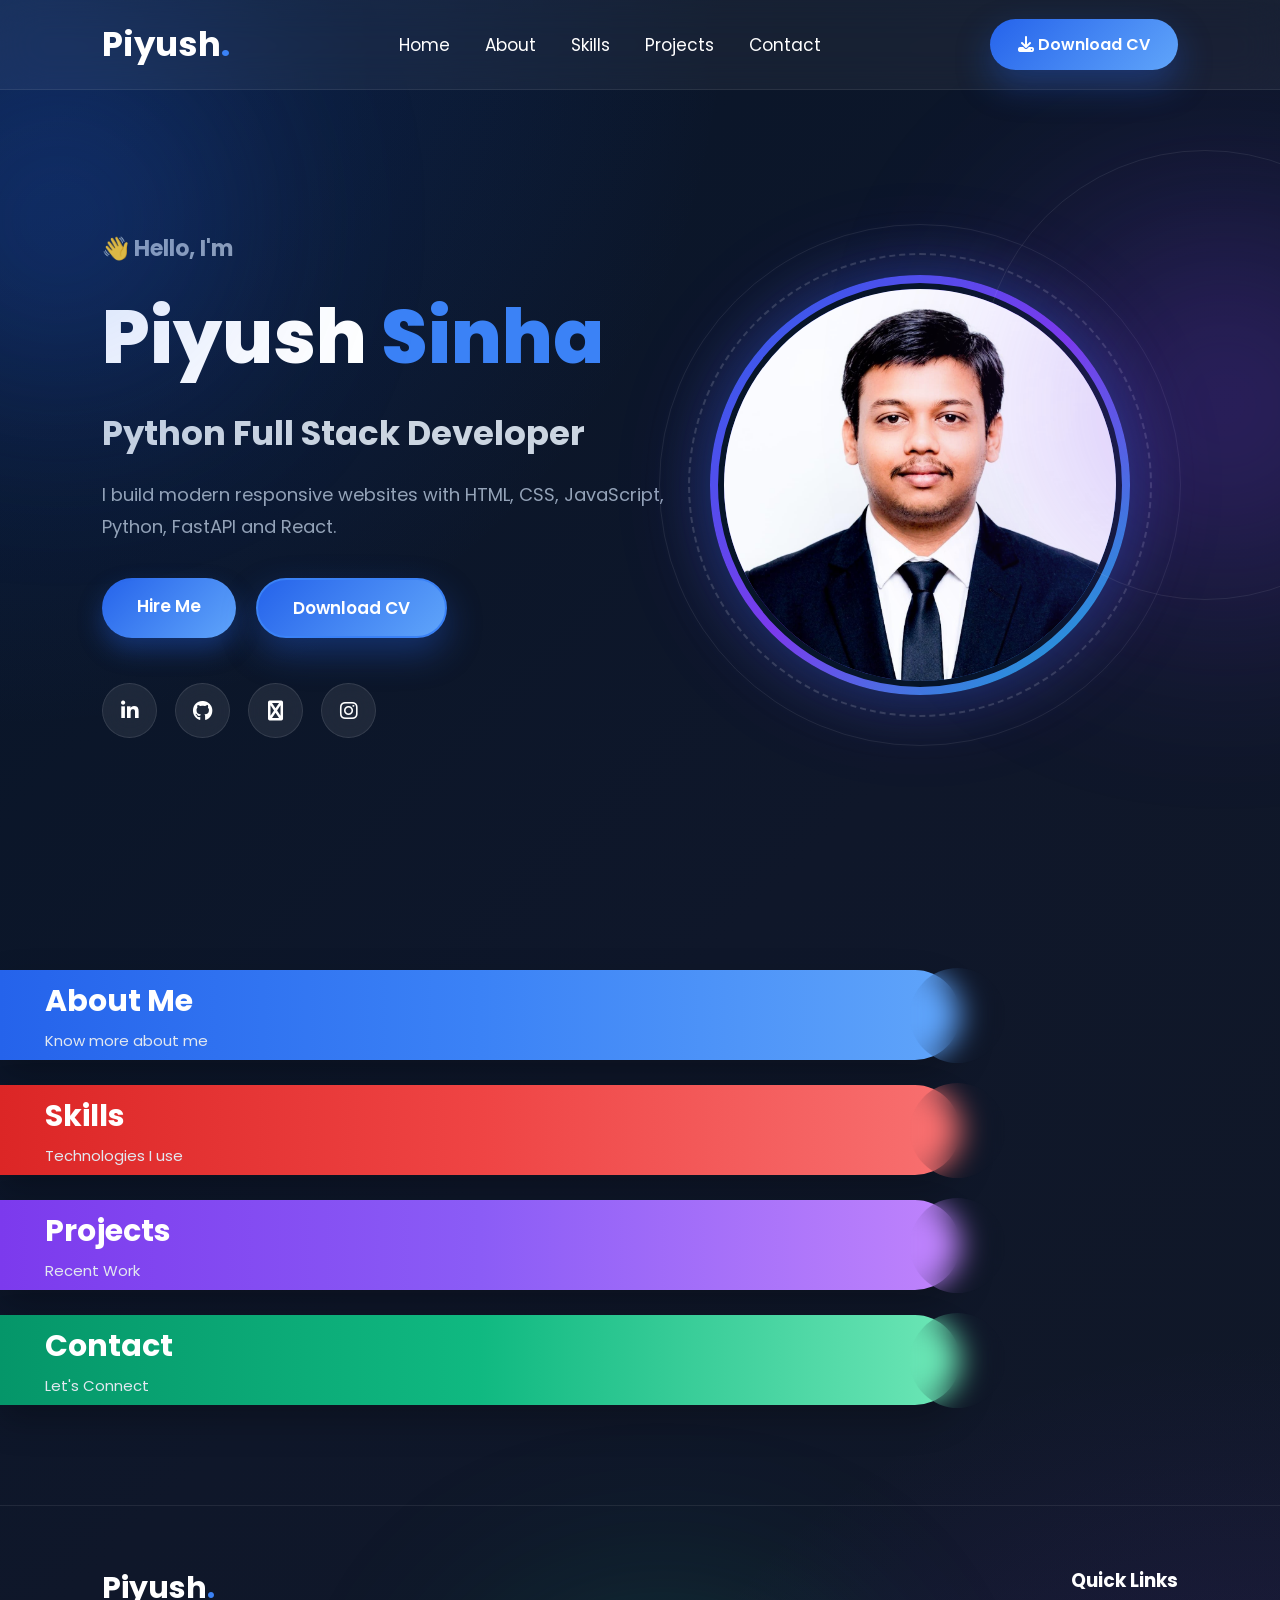
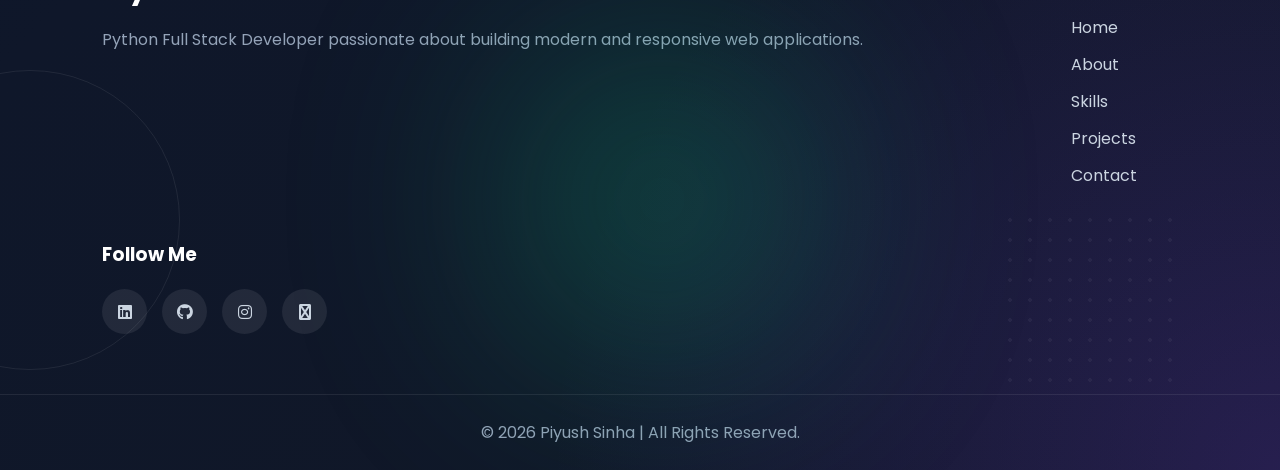
==== index.html @ 8a9047da "Initial commit" ====
<!DOCTYPE html>
<html lang="en">
<head>
<meta charset="UTF-8">
<meta name="viewport" content="width=device-width, initial-scale=1.0">

<title>Piyush Sinha | Portfolio</title>

<link rel="stylesheet" href="style.css">

<link href="https://fonts.googleapis.com/css2?family=Poppins:wght@300;400;500;600;700;800&display=swap" rel="stylesheet">

<link rel="stylesheet"
href="https://cdnjs.cloudflare.com/ajax/libs/font-awesome/6.7.2/css/all.min.css">

</head>

<body>

<div class="container">

<header>

<div class="logo">

<h2>Piyush<span>.</span></h2>

</div>

<nav>

<ul>

<li><a href="#">Home</a></li>

<li><a href="#" id="connectBtn1">About</a></li>

<li><a href="#"id="connectBtn4">Skills</a></li>

<li><a href="#" id="connectBtn3">Projects</a></li>

<li><a href="#" id="connectBtn2">Contact</a></li>

</ul>

</nav>

<a href="cv.pdf" class="download">

<i class="fa-solid fa-download"></i>

Download CV

</a>

</header>

<section class="hero">

<div class="left">

<h4>👋 Hello, I'm</h4>

<h1>Piyush <span>Sinha</span></h1>

<h2>Python Full Stack Developer</h2>

<p>

I build modern responsive websites with
HTML, CSS, JavaScript, Python,
FastAPI and React.

</p>

<div class="buttons">

<a href="#" class="hire">

Hire Me

</a>

<a href="cv.pdf" class="download">

Download CV

</a>

</div>

<div class="social">

<a href="https://www.linkedin.com/in/piyush-kumar-2a0b1b1b3/" target="_blank"><i class="fab fa-linkedin-in"></i></a>

<a href="https://www.github.com/piyushteds" target="_blank"><i class="fab fa-github"></i></a>

<a href="https://www.facebook.com/piyush.sinha.754" target="_blank"><i class="fa-solid fa-facebook"></i></a>
<a href="https://www.instagram.com/piyush.361/" target="_blank"><i class="fab fa-instagram"></i></a>

</div>

</div>

<div class="right">

<div class="image-box">

<img src="image.png" alt="Piyush Sinha">

</div>

</div>

</section>
<!--================ QUICK NAVIGATION =================-->

<section class="quick-nav">

    <!-- ABOUT -->
    <div class="nav-item about">

        <div class="nav-bar">
            <h2>About Me</h2>
            <p>Know more about me</p>
        </div>

        <div class="circle">
            <i class="fa-solid fa-user"></i>
        </div>

    </div>

    <!-- SKILLS -->
    <div class="nav-item skills">

        <div class="nav-bar">
            <h2>Skills</h2>
            <p>Technologies I use</p>
        </div>

        <div class="circle">
            <i class="fa-solid fa-code"></i>
        </div>

    </div>

    <!-- PROJECTS -->
    <div class="nav-item projects">

        <div class="nav-bar">
            <h2>Projects</h2>
            <p>Recent Work</p>
        </div>

        <div class="circle">
            <i class="fa-solid fa-laptop-code"></i>
        </div>

    </div>

    <!-- CONTACT -->
    <div class="nav-item contact">

        <div class="nav-bar">
            <h2>Contact</h2>
            <p>Let's Connect</p>
        </div>

        <div class="circle">
            <i class="fa-solid fa-envelope"></i>
        </div>

    </div>

</section>

<!--================ BACKGROUND EFFECTS =================-->

<div class="blur blur1"></div>
<div class="blur blur2"></div>
<div class="blur blur3"></div>

<div class="ring ring1"></div>
<div class="ring ring2"></div>

<div class="dots"></div>
<!--================ FOOTER =================-->

<footer class="footer">

    <div class="footer-left">

        <h2>Piyush<span>.</span></h2>

        <p>
            Python Full Stack Developer passionate about
            building modern and responsive web applications.
        </p>

    </div>

    <div class="footer-center">

        <h3>Quick Links</h3>

        <ul>

            <li><a href="#">Home</a></li>

            <li><a href="#">About</a></li>

            <li><a href="#">Skills</a></li>

            <li><a href="#">Projects</a></li>

            <li><a href="#">Contact</a></li>

        </ul>

    </div>

    <div class="footer-right">

        <h3>Follow Me</h3>

        <div class="footer-icons">

            <a href="#"><i class="fab fa-linkedin"></i></a>

            <a href="#"><i class="fab fa-github"></i></a>

            <a href="#"><i class="fab fa-instagram"></i></a>

            <a href="#"><i class="fa-solid fa-facebook"></i></a>

        </div>

    </div>

</footer>

<!--================ COPYRIGHT =================-->

<div class="copyright">

    © 2026 Piyush Sinha | All Rights Reserved.

</div>

<!--================ BACK TO TOP =================-->

<button id="topBtn">

    <i class="fa-solid fa-arrow-up"></i>

</button>

<!--================ JAVASCRIPT =================-->

<script src="script.js"></script>

</div>

</body>

</html>
---- style.css ----
/*==============================
 GOOGLE FONT
==============================*/

@import url('https://fonts.googleapis.com/css2?family=Poppins:wght@300;400;500;600;700;800&display=swap');

/*==============================
 RESET
==============================*/

*{
    margin:0;
    padding:0;
    box-sizing:border-box;
    font-family:'Poppins',sans-serif;
}

html{
    scroll-behavior:smooth;
}

body{
    background:#071529;
    color:#fff;
    overflow-x:hidden;
}

/*==============================
 CONTAINER
==============================*/

.container{

    width:100%;
    min-height:100vh;

    position:relative;

    background:
    radial-gradient(circle at top left,#2563EB33,transparent 30%),
    radial-gradient(circle at bottom right,#7C3AED33,transparent 30%),
    linear-gradient(135deg,#071529,#0F172A,#111827);

    overflow:hidden;

}

/*==============================
 HEADER
==============================*/

header{

    position:fixed;

    top:0;
    left:0;

    width:100%;
    height:90px;

    display:flex;
    justify-content:space-between;
    align-items:center;

    padding:0 8%;

    backdrop-filter:blur(20px);

    background:rgba(255,255,255,.05);

    border-bottom:1px solid rgba(255,255,255,.08);

    z-index:999;

}

/*==============================
 LOGO
==============================*/

.logo h2{

    font-size:34px;
    font-weight:700;

}

.logo span{

    color:#3B82F6;

}

/*==============================
 NAVBAR
==============================*/

nav ul{

    display:flex;
    gap:35px;

    list-style:none;

}

nav ul li a{

    text-decoration:none;

    color:#fff;

    font-size:17px;

    position:relative;

    transition:.4s;

}

nav ul li a:hover{

    color:#60A5FA;

}

nav ul li a::after{

    content:"";

    position:absolute;

    left:0;
    bottom:-8px;

    width:0;
    height:2px;

    background:#3B82F6;

    transition:.4s;

}

nav ul li a:hover::after{

    width:100%;

}

/*==============================
 DOWNLOAD BUTTON
==============================*/

.download{

    padding:13px 28px;

    border-radius:40px;

    text-decoration:none;

    color:white;

    font-weight:600;

    background:linear-gradient(135deg,#2563EB,#60A5FA);

    box-shadow:0 15px 35px rgba(37,99,235,.35);

    transition:.4s;

}

.download:hover{

    transform:translateY(-5px);

    box-shadow:0 20px 45px rgba(37,99,235,.45);

}

/*==============================
 HERO
==============================*/

.hero{

    width:100%;
    min-height:100vh;

    display:flex;
    justify-content:space-between;
    align-items:center;

    padding:130px 8% 60px;

}

/*==============================
 LEFT CONTENT
==============================*/

.left{

    width:52%;

}

.left h4{

    color:#94A3B8;

    font-size:22px;

    margin-bottom:15px;

}

.left h1{

    font-size:75px;

    font-weight:800;

    margin-bottom:15px;

}

.left h1 span{

    color:#3B82F6;

}

.left h2{

    font-size:34px;

    color:#CBD5E1;

    margin-bottom:20px;

}

.left p{

    color:#94A3B8;

    font-size:18px;

    line-height:1.8;

    width:600px;

}
/*=========================================
        RIGHT SIDE
=========================================*/

.right{

    width:48%;

    display:flex;

    justify-content:center;

    align-items:center;

}

/*=========================================
        PROFILE IMAGE
=========================================*/

.image-box{

    width:420px;

    height:420px;

    position:relative;

    border-radius:50%;

    display:flex;

    justify-content:center;

    align-items:center;

    background:linear-gradient(135deg,#2563EB,#7C3AED,#06B6D4);

    padding:8px;

    animation:float 5s ease-in-out infinite;

    box-shadow:
    0 0 60px rgba(37,99,235,.35),
    0 0 100px rgba(124,58,237,.20);

}

.image-box img{

    width:100%;

    height:100%;

    border-radius:50%;

    object-fit:cover;

    border:6px solid #071529;

}

/*=========================================
        ROTATING RING
=========================================*/

.image-box::before{

    content:"";

    position:absolute;

    width:460px;

    height:460px;

    border-radius:50%;

    border:2px dashed rgba(255,255,255,.15);

    animation:rotate 18s linear infinite;

}

.image-box::after{

    content:"";

    position:absolute;

    width:520px;

    height:520px;

    border-radius:50%;

    border:1px solid rgba(255,255,255,.08);

}

/*=========================================
        BUTTONS
=========================================*/

.buttons{

    display:flex;

    gap:20px;

    margin-top:35px;

}

.buttons a{

    padding:15px 35px;

    border-radius:50px;

    text-decoration:none;

    font-size:17px;

    font-weight:600;

    transition:.4s;

}

/* Hire Button */

.hire{

    color:#fff;

    background:linear-gradient(135deg,#2563EB,#60A5FA);

    box-shadow:0 12px 25px rgba(37,99,235,.35);

}

.hire:hover{

    transform:translateY(-6px);

    box-shadow:0 20px 40px rgba(37,99,235,.45);

}

/* CV Button */

.buttons a:last-child{

    border:2px solid #3B82F6;

    color:white;

}

.buttons a:last-child:hover{

    background:#3B82F6;

    transform:translateY(-6px);

}

/*=========================================
        SOCIAL ICONS
=========================================*/

.social{

    display:flex;

    gap:18px;

    margin-top:45px;

}

.social a{

    width:55px;

    height:55px;

    border-radius:50%;

    display:flex;

    justify-content:center;

    align-items:center;

    text-decoration:none;

    color:white;

    font-size:20px;

    background:rgba(255,255,255,.08);

    border:1px solid rgba(255,255,255,.10);

    backdrop-filter:blur(15px);

    transition:.4s;

}

.social a:hover{

    background:#2563EB;

    transform:translateY(-8px) scale(1.1);

    box-shadow:0 15px 35px rgba(37,99,235,.45);

}

/*=========================================
        ANIMATION
=========================================*/

@keyframes float{

    0%,100%{

        transform:translateY(0);

    }

    50%{

        transform:translateY(-18px);

    }

}

@keyframes rotate{

    from{

        transform:rotate(0deg);

    }

    to{

        transform:rotate(360deg);

    }

}
/*=========================================
        QUICK NAVIGATION
=========================================*/

.quick-nav{

    width:100%;

    margin-top:70px;

    display:flex;

    flex-direction:column;

    gap:25px;

}

/*=========================================
        NAV ITEM
=========================================*/

.nav-item{

    position:relative;

    width:75%;

    height:90px;

    border-radius:0 50px 50px 0;

    display:flex;

    align-items:center;

    transition:.4s;

}

.nav-item:hover{

    transform:translateX(18px);

}

/*=========================================
        COMMON BAR
=========================================*/

.nav-bar{

    width:100%;

    height:100%;

    border-radius:0 50px 50px 0;

    display:flex;

    flex-direction:column;

    justify-content:center;

    padding-left:45px;

    color:#fff;

    box-shadow:0 15px 35px rgba(0,0,0,.25);

}

.nav-bar h2{

    font-size:30px;

    margin-bottom:5px;

}

.nav-bar p{

    color:#E2E8F0;

    font-size:15px;

}

/*=========================================
        PREMIUM BAR COLORS
=========================================*/

.about .nav-bar{

    background:linear-gradient(90deg,#2563EB,#3B82F6,#60A5FA);

}

.skills .nav-bar{

    background:linear-gradient(90deg,#DC2626,#EF4444,#F87171);

}

.projects .nav-bar{

    background:linear-gradient(90deg,#7C3AED,#8B5CF6,#C084FC);

}

.contact .nav-bar{

    background:linear-gradient(90deg,#059669,#10B981,#6EE7B7);

}

/*=========================================
        PREMIUM CIRCLE
=========================================*/

.circle{

    position:absolute;

    right:-45px;

    width:95px;

    height:95px;

    border-radius:50%;

    display:flex;

    justify-content:center;

    align-items:center;

    font-size:34px;

    color:white;

    border:3px solid rgba(255,255,255,.18);

    backdrop-filter:blur(15px);

    transition:.45s;

    box-shadow:
    0 15px 35px rgba(0,0,0,.35),
    inset 0 3px 10px rgba(255,255,255,.25);

}

/*=========================================
        PREMIUM CIRCLE COLORS
=========================================*/

.about .circle{

    background:
    radial-gradient(circle at 30% 30%,#BFDBFE,#2563EB,#1D4ED8);

}

.skills .circle{

    background:
    radial-gradient(circle at 30% 30%,#FECACA,#EF4444,#991B1B);

}

.projects .circle{

    background:
    radial-gradient(circle at 30% 30%,#DDD6FE,#8B5CF6,#6D28D9);

}

.contact .circle{

    background:
    radial-gradient(circle at 30% 30%,#BBF7D0,#10B981,#047857);

}

/*=========================================
        PREMIUM HOVER
=========================================*/

.nav-item:hover .circle{

    transform:scale(1.15);

}

.about:hover .circle{

    box-shadow:0 0 40px rgba(59,130,246,.75);

}

.skills:hover .circle{

    box-shadow:0 0 40px rgba(239,68,68,.75);

}

.projects:hover .circle{

    box-shadow:0 0 40px rgba(139,92,246,.75);

}

.contact:hover .circle{

    box-shadow:0 0 40px rgba(16,185,129,.75);

}

/*=========================================
        PREMIUM REFLECTION
=========================================*/

.circle::before{

    content:"";

    position:absolute;

    top:18px;

    left:20px;

    width:28px;

    height:28px;

    border-radius:50%;

    background:rgba(255,255,255,.35);

    filter:blur(4px);

}
/*=========================================
        PREMIUM GLOW EFFECTS
=========================================*/

.blur{

    position:absolute;

    border-radius:50%;

    filter:blur(120px);

    opacity:.35;

    animation:glow 8s ease-in-out infinite;

}

.blur1{

    width:280px;

    height:280px;

    background:#2563EB;

    top:100px;

    left:-80px;

}

.blur2{

    width:350px;

    height:350px;

    background:#7C3AED;

    right:-120px;

    top:250px;

}

.blur3{

    width:300px;

    height:300px;

    background:#10B981;

    left:40%;

    bottom:100px;

}

/*=========================================
        DECORATIVE RINGS
=========================================*/

.ring{

    position:absolute;

    border-radius:50%;

    border:1px solid rgba(255,255,255,.08);

    animation:rotateRing 25s linear infinite;

}

.ring1{

    width:450px;

    height:450px;

    right:-150px;

    top:150px;

}

.ring2{

    width:300px;

    height:300px;

    left:-120px;

    bottom:100px;

}

/*=========================================
        DOT PATTERN
=========================================*/

.dots{

    position:absolute;

    right:100px;

    bottom:80px;

    width:180px;

    height:180px;

    background-image:
    radial-gradient(rgba(255,255,255,.18) 2px,transparent 2px);

    background-size:20px 20px;

    opacity:.25;

}

/*=========================================
        FOOTER
=========================================*/

.footer{

    margin-top:100px;

    padding:60px 8%;

    display:flex;

    justify-content:space-between;

    flex-wrap:wrap;

    gap:40px;

    border-top:1px solid rgba(255,255,255,.08);

}

.footer h2{

    font-size:30px;

    margin-bottom:15px;

}

.footer span{

    color:#3B82F6;

}

.footer p{

    color:#94A3B8;

    line-height:1.8;

}

.footer h3{

    margin-bottom:20px;

}

.footer ul{

    list-style:none;

}

.footer ul li{

    margin-bottom:12px;

}

.footer a{

    color:#CBD5E1;

    text-decoration:none;

    transition:.3s;

}

.footer a:hover{

    color:#3B82F6;

}

.footer-icons{

    display:flex;

    gap:15px;

}

.footer-icons a{

    width:45px;

    height:45px;

    display:flex;

    justify-content:center;

    align-items:center;

    border-radius:50%;

    background:rgba(255,255,255,.08);

}

.footer-icons a:hover{

    background:#2563EB;

    transform:translateY(-5px);

}

/*=========================================
        COPYRIGHT
=========================================*/

.copyright{

    text-align:center;

    padding:25px;

    color:#94A3B8;

    border-top:1px solid rgba(255,255,255,.08);

}

/*=========================================
        TOP BUTTON
=========================================*/

#topBtn{

    position:fixed;

    right:25px;

    bottom:25px;

    width:55px;

    height:55px;

    border:none;

    border-radius:50%;

    background:#2563EB;

    color:#fff;

    font-size:20px;

    cursor:pointer;

    transition:.4s;

    box-shadow:0 10px 25px rgba(37,99,235,.35);
    display:flex;
    justify-content:center;
    align-items:center;

}

#topBtn:hover{

    transform:translateY(-6px);

    background:#3B82F6;

}

/*=========================================
        ANIMATIONS
=========================================*/

@keyframes glow{

    0%,100%{

        transform:translateY(0);

    }

    50%{

        transform:translateY(-25px);

    }

}

@keyframes rotateRing{

    from{

        transform:rotate(0deg);

    }

    to{

        transform:rotate(360deg);

    }

}

/*=========================================
        RESPONSIVE
=========================================*/

@media(max-width:992px){

.hero{

    flex-direction:column;

    text-align:center;

}

.left,
.right{

    width:100%;

}

.left p{

    width:100%;

}

.buttons,
.social{

    justify-content:center;

}

.image-box{

    width:320px;

    height:320px;

    margin-top:50px;

}

.nav-item{

    width:100%;

}

.footer{

    flex-direction:column;

    text-align:center;

}

.footer-icons{

    justify-content:center;

}

}

@media(max-width:768px){

header{

    flex-direction:column;

    height:auto;

    padding:20px;

}

nav ul{

    flex-wrap:wrap;

    justify-content:center;

    gap:15px;

    margin:20px 0;

}

.left h1{

    font-size:48px;

}

.left h2{

    font-size:24px;

}

.nav-bar h2{

    font-size:22px;

}

.circle{

    width:75px;

    height:75px;

    right:-35px;

    font-size:26px;

}

}
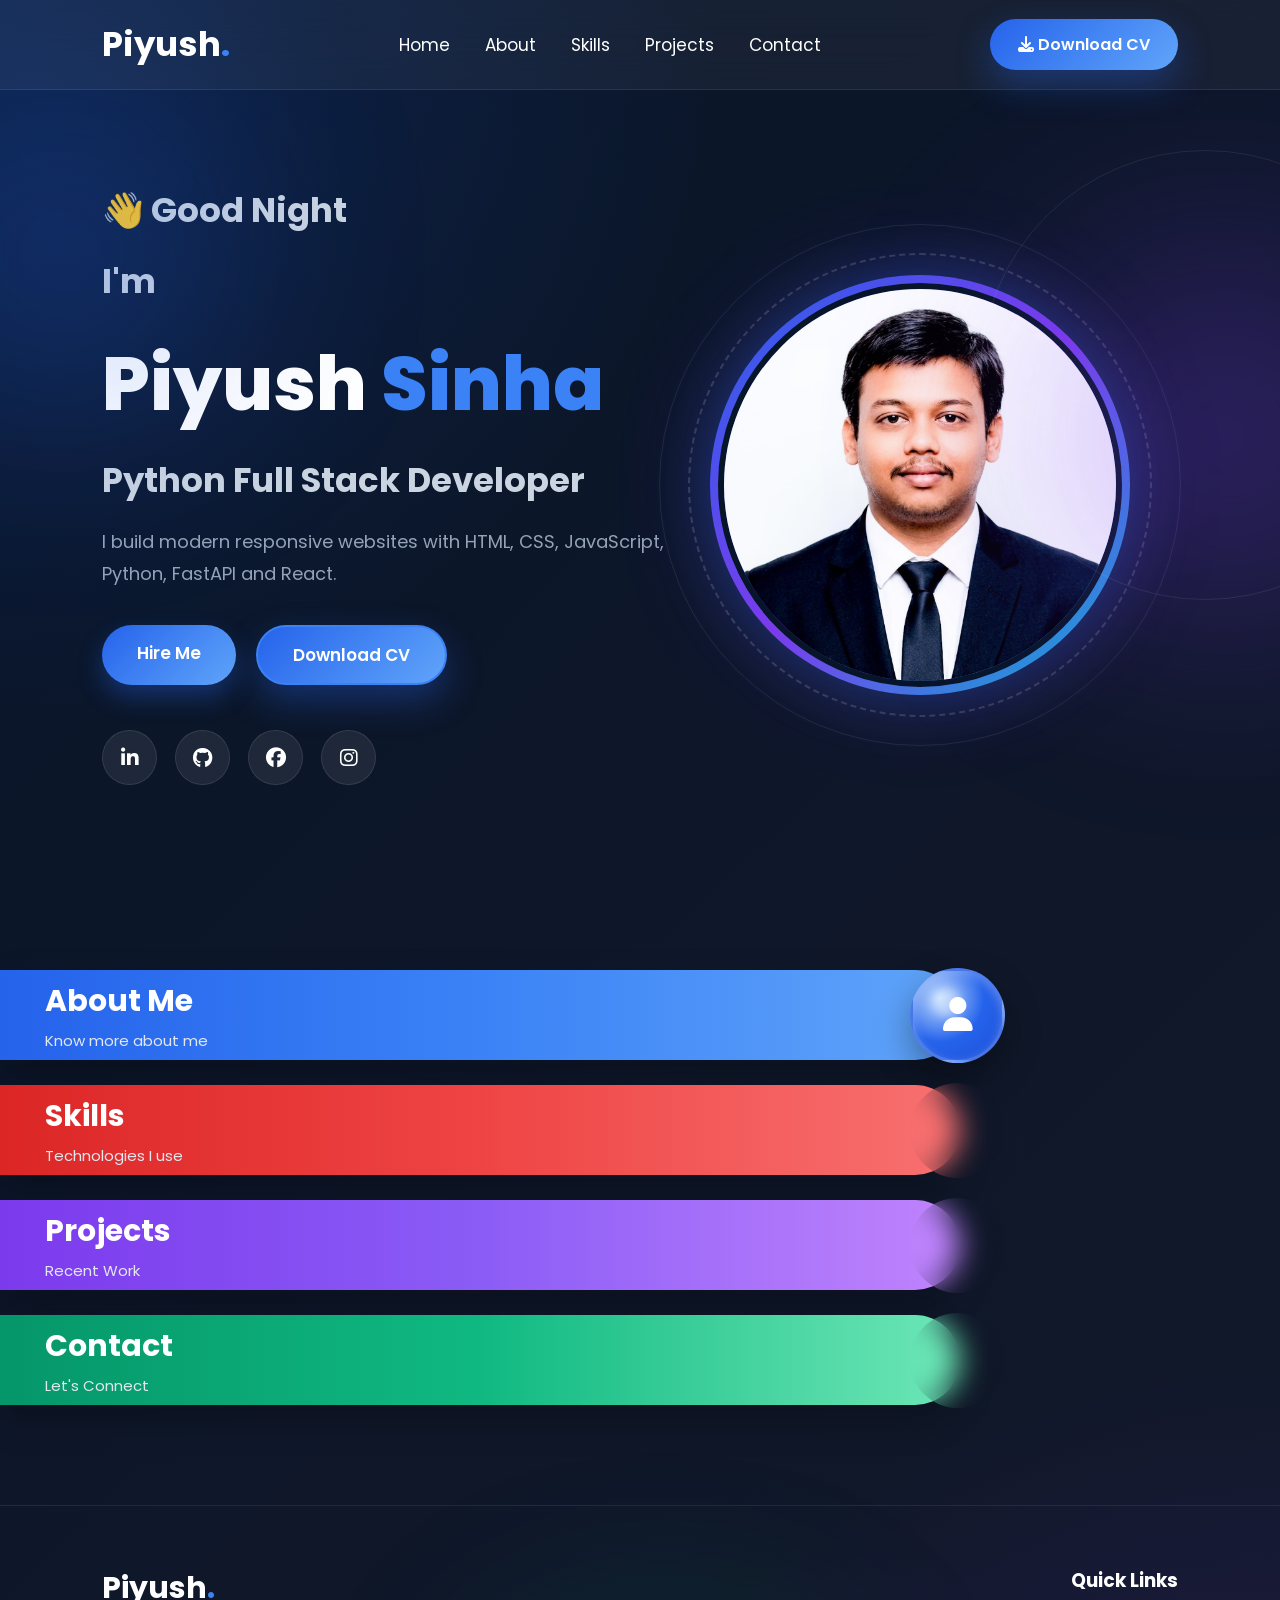
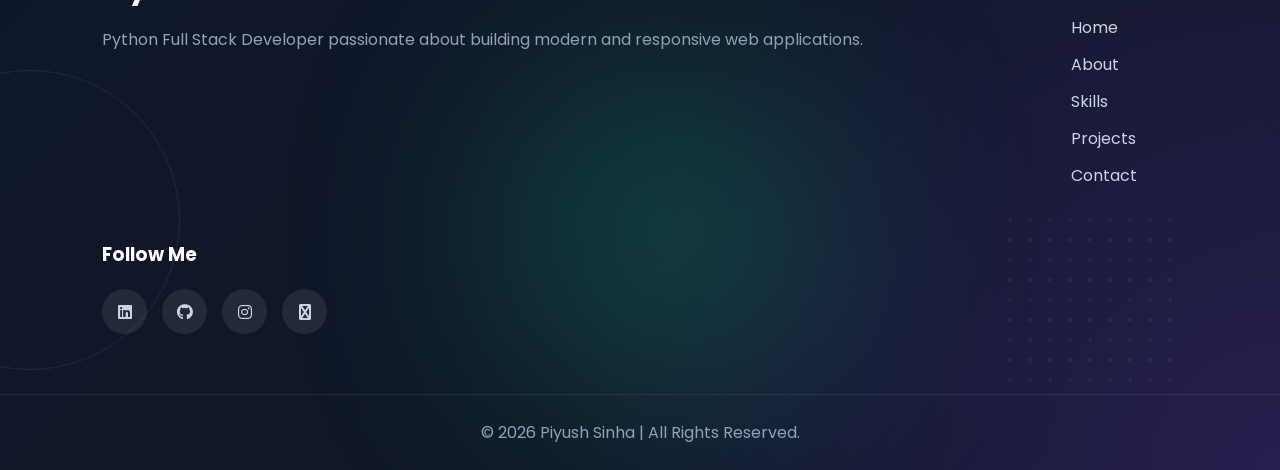
==== commit d2003ef4: "change the day and night theme" ====
--- a/index.html
+++ b/index.html
@@ -58,8 +58,10 @@
 <section class="hero">
 
 <div class="left">
-
-<h4>👋 Hello, I'm</h4>
+<h2>
+    👋 <span id="greeting"></span>
+</h2>
+<h2>I'm</h2>
 
 <h1>Piyush <span>Sinha</span></h1>
 
@@ -73,7 +75,7 @@
 
 </p>
 
-<div class="buttons">
+<div class="buttons" id="cv">
 
 <a href="#" class="hire">
 
@@ -81,7 +83,7 @@
 
 </a>
 
-<a href="cv.pdf" class="download">
+<a href="cv.pdf" target="_blank" class="download">
 
 Download CV
 
@@ -95,7 +97,7 @@
 
 <a href="https://www.github.com/piyushteds" target="_blank"><i class="fab fa-github"></i></a>
 
-<a href="https://www.facebook.com/piyush.sinha.754" target="_blank"><i class="fa-solid fa-facebook"></i></a>
+<a href="https://www.facebook.com/piyush.sinha.754" target="_blank"><i class="fab fa-facebook"></i></a>
 <a href="https://www.instagram.com/piyush.361/" target="_blank"><i class="fab fa-instagram"></i></a>
 
 </div>
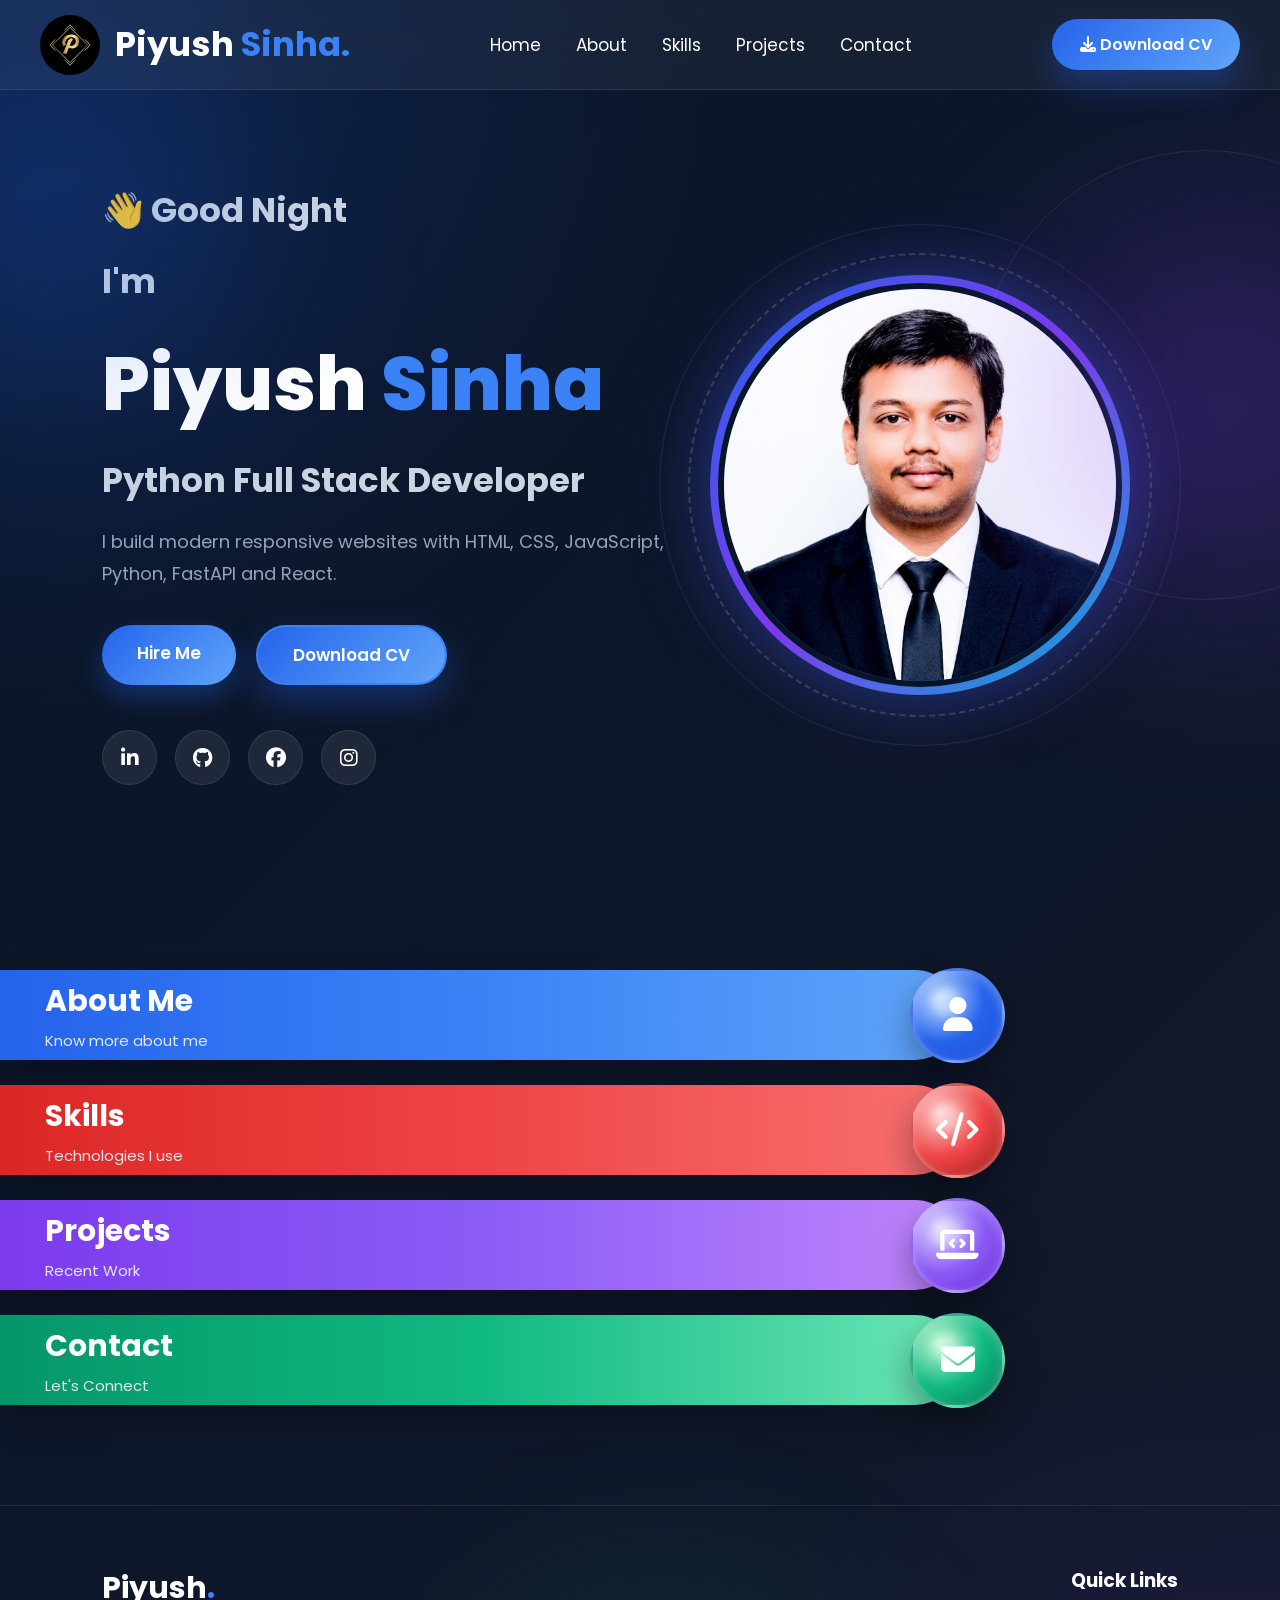
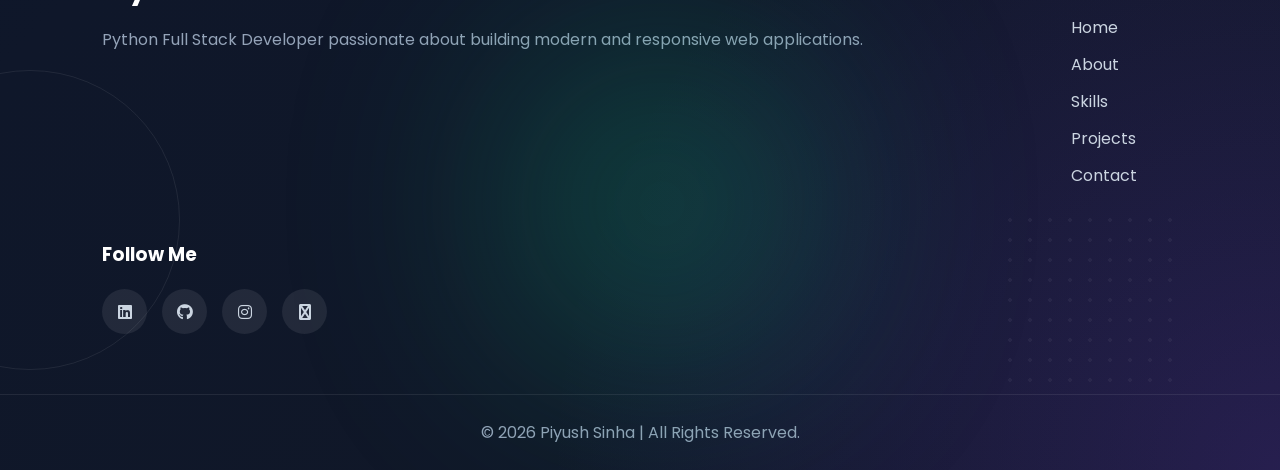
==== commit f6bb715c: "more change" ====
--- a/index.html
+++ b/index.html
@@ -22,8 +22,9 @@
 <header>
 
 <div class="logo">
-
-<h2>Piyush<span>.</span></h2>
+    
+<img src="plogo.png" alt="Piyush Sinha">
+<h2>Piyush <span>Sinha.</span></h2>
 
 </div>
 
--- a/style.css
+++ b/style.css
@@ -25,6 +25,12 @@
     overflow-x:hidden;
 }
 
+/* logo */
+
+
+
+
+
 /*==============================
  CONTAINER
 ==============================*/
@@ -63,7 +69,7 @@
     justify-content:space-between;
     align-items:center;
 
-    padding:0 8%;
+    padding:0 40px;
 
     backdrop-filter:blur(20px);
 
@@ -79,17 +85,25 @@
  LOGO
 ==============================*/
 
+.logo{
+    display:flex;
+    align-items:center;
+    gap:15px;
+}
+
+.logo img{
+    width:60px;
+    height:60px;
+    border-radius:50%;
+}
+
 .logo h2{
-
+    margin:0;
     font-size:34px;
     font-weight:700;
-
-}
-
+}
 .logo span{
-
-    color:#3B82F6;
-
+    color: #3B82F6;
 }
 
 /*==============================
@@ -100,7 +114,6 @@
 
     display:flex;
     gap:35px;
-
     list-style:none;
 
 }
